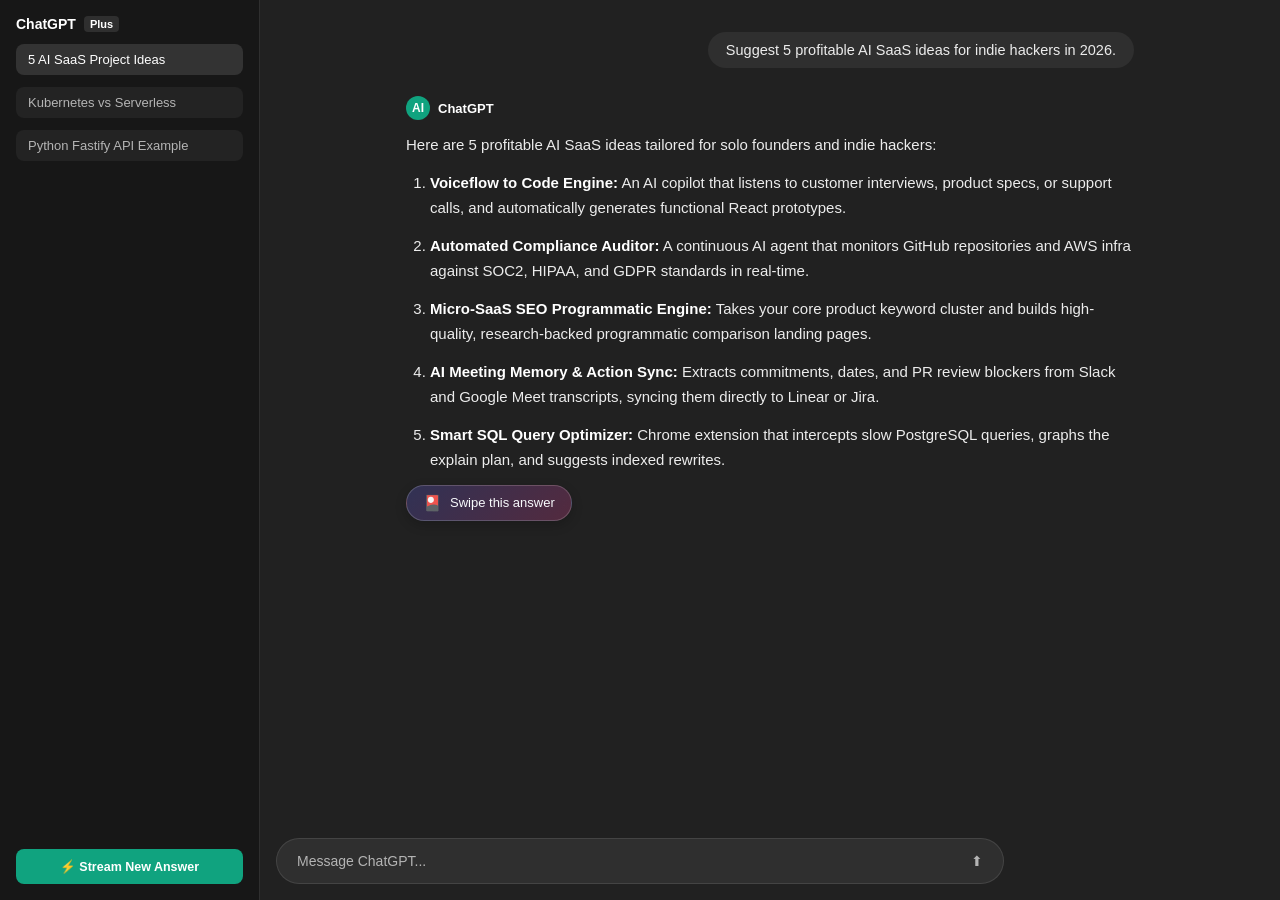
==== swipegpt/demo/chatgpt_mock.html @ 37668f9c "feat: initial commit of SwipeGPT Chrome extension" ====
<!DOCTYPE html>
<html lang="en">
<head>
  <meta charset="UTF-8">
  <meta name="viewport" content="width=device-width, initial-scale=1.0">
  <title>ChatGPT Mock - DOM Injection Test</title>
  <!-- Extension CSS and Page CSS -->
  <link rel="stylesheet" href="../content/styles.css">
  <style>
    :root {
      --chat-bg: #212121;
      --chat-sidebar: #171717;
      --chat-surface: #2f2f2f;
      --chat-text: #ececec;
      --chat-text-muted: #b4b4b4;
      --chat-border: rgba(255, 255, 255, 0.1);
    }
    * { box-sizing: border-box; margin: 0; padding: 0; }
    body {
      background: var(--chat-bg);
      color: var(--chat-text);
      font-family: -apple-system, BlinkMacSystemFont, "Segoe UI", Roboto, sans-serif;
      height: 100vh;
      display: flex;
    }
    /* Simulated Sidebar */
    .chat-sidebar {
      width: 260px;
      background: var(--chat-sidebar);
      border-right: 1px solid var(--chat-border);
      display: flex;
      flex-direction: column;
      padding: 16px;
      gap: 12px;
    }
    .sidebar-brand {
      font-size: 14px;
      font-weight: 700;
      color: #fff;
      display: flex;
      align-items: center;
      gap: 8px;
    }
    .chat-history-item {
      padding: 8px 12px;
      border-radius: 8px;
      font-size: 13px;
      color: var(--chat-text-muted);
      cursor: pointer;
      background: rgba(255, 255, 255, 0.05);
    }
    .chat-history-item.active {
      background: rgba(255, 255, 255, 0.12);
      color: #fff;
    }
    .btn-simulate {
      margin-top: auto;
      background: #10a37f;
      border: none;
      color: #fff;
      padding: 10px;
      border-radius: 8px;
      font-size: 12.5px;
      font-weight: 600;
      cursor: pointer;
      display: flex;
      align-items: center;
      justify-content: center;
      gap: 6px;
    }
    .btn-simulate:hover { background: #1a7f64; }

    /* Simulated Main Chat Stream */
    .chat-main {
      flex: 1;
      display: flex;
      flex-direction: column;
      overflow-y: auto;
      padding: 32px 0 100px 0;
    }
    .chat-conversation-container {
      max-width: 768px;
      width: 100%;
      margin: 0 auto;
      display: flex;
      flex-direction: column;
      gap: 28px;
      padding: 0 20px;
    }
    /* User Turn */
    .turn-user {
      display: flex;
      justify-content: flex-end;
    }
    .turn-user-bubble {
      background: var(--chat-surface);
      padding: 10px 18px;
      border-radius: 18px;
      font-size: 14.5px;
      max-width: 80%;
    }
    /* Assistant Turn (Exact structural DOM tags used by ChatGPT) */
    article[data-testid^="conversation-turn-"] {
      display: flex;
      flex-direction: column;
      gap: 12px;
    }
    .assistant-role-header {
      font-size: 13px;
      font-weight: 700;
      color: #fff;
      display: flex;
      align-items: center;
      gap: 8px;
    }
    .assistant-avatar {
      width: 24px;
      height: 24px;
      border-radius: 50%;
      background: #10a37f;
      display: flex;
      align-items: center;
      justify-content: center;
      font-size: 12px;
      color: #fff;
    }
    .markdown.prose {
      font-size: 15px;
      line-height: 1.7;
      color: #ececec;
    }
    .markdown.prose ol {
      margin: 12px 0 12px 24px;
    }
    .markdown.prose li {
      margin-bottom: 12px;
    }
    .markdown.prose strong {
      color: #fff;
    }
    .chat-input-bar {
      position: fixed;
      bottom: 16px;
      left: 50%;
      transform: translateX(-50%);
      width: 100%;
      max-width: 768px;
      padding: 0 20px;
    }
    .chat-input-box {
      background: var(--chat-surface);
      border: 1px solid var(--chat-border);
      border-radius: 24px;
      padding: 14px 20px;
      color: #b4b4b4;
      font-size: 14px;
      display: flex;
      justify-content: space-between;
      align-items: center;
    }
  </style>
</head>
<body>
  <!-- ChatGPT Sidebar Mock -->
  <aside class="chat-sidebar">
    <div class="sidebar-brand">
      <span>ChatGPT</span>
      <span style="font-size: 11px; padding: 2px 6px; background: rgba(255,255,255,0.1); border-radius: 4px;">Plus</span>
    </div>
    <div class="chat-history-item active">5 AI SaaS Project Ideas</div>
    <div class="chat-history-item">Kubernetes vs Serverless</div>
    <div class="chat-history-item">Python Fastify API Example</div>

    <button class="btn-simulate" id="btn-simulate-stream">
      <span>⚡ Stream New Answer</span>
    </button>
  </aside>

  <!-- Main Chat Conversation View -->
  <main class="chat-main">
    <div class="chat-conversation-container" id="conversation-container">
      
      <!-- User Message Turn -->
      <div class="turn-user">
        <div class="turn-user-bubble">
          Suggest 5 profitable AI SaaS ideas for indie hackers in 2026.
        </div>
      </div>

      <!-- Assistant Message Turn (Target for SwipeGPT content script) -->
      <article data-testid="conversation-turn-2">
        <div class="assistant-role-header">
          <div class="assistant-avatar">AI</div>
          <span>ChatGPT</span>
        </div>
        <div data-message-author-role="assistant" class="agent-turn">
          <div class="markdown prose">
            <p>Here are 5 profitable AI SaaS ideas tailored for solo founders and indie hackers:</p>
            <ol>
              <li>
                <strong>Voiceflow to Code Engine:</strong> An AI copilot that listens to customer interviews, product specs, or support calls, and automatically generates functional React prototypes.
              </li>
              <li>
                <strong>Automated Compliance Auditor:</strong> A continuous AI agent that monitors GitHub repositories and AWS infra against SOC2, HIPAA, and GDPR standards in real-time.
              </li>
              <li>
                <strong>Micro-SaaS SEO Programmatic Engine:</strong> Takes your core product keyword cluster and builds high-quality, research-backed programmatic comparison landing pages.
              </li>
              <li>
                <strong>AI Meeting Memory & Action Sync:</strong> Extracts commitments, dates, and PR review blockers from Slack and Google Meet transcripts, syncing them directly to Linear or Jira.
              </li>
              <li>
                <strong>Smart SQL Query Optimizer:</strong> Chrome extension that intercepts slow PostgreSQL queries, graphs the explain plan, and suggests indexed rewrites.
              </li>
            </ol>
            <!-- SwipeGPT trigger button will be injected here automatically by MutationObserver -->
          </div>
        </div>
      </article>

    </div>

    <div class="chat-input-bar">
      <div class="chat-input-box">
        <span>Message ChatGPT...</span>
        <span>⬆</span>
      </div>
    </div>
  </main>

  <!-- SwipeGPT Extension Scripts -->
  <script src="../storage/storage.js"></script>
  <script src="../content/cardParser.js"></script>
  <script src="../content/swipeEngine.js"></script>
  <script src="../content/content.js"></script>

  <!-- Simulation Logic for Streaming New Message -->
  <script>
    document.getElementById('btn-simulate-stream').addEventListener('click', () => {
      const container = document.getElementById('conversation-container');

      // Add user prompt
      const userDiv = document.createElement('div');
      userDiv.className = 'turn-user';
      userDiv.innerHTML = `<div class="turn-user-bubble">What are 3 pros of TypeScript?</div>`;
      container.appendChild(userDiv);

      // Add assistant turn with streaming indicator
      const turnArticle = document.createElement('article');
      turnArticle.setAttribute('data-testid', `conversation-turn-${Date.now()}`);
      turnArticle.innerHTML = `
        <div class="assistant-role-header">
          <div class="assistant-avatar">AI</div>
          <span>ChatGPT</span>
        </div>
        <div data-message-author-role="assistant" class="agent-turn">
          <div class="markdown prose result-streaming">
            <p>Generating TypeScript benefits...</p>
          </div>
        </div>
      `;
      container.appendChild(turnArticle);

      // Simulate streaming completion after 1.2s
      setTimeout(() => {
        const prose = turnArticle.querySelector('.markdown.prose');
        prose.classList.remove('result-streaming');
        prose.innerHTML = `
          <p>Here are 3 top benefits of using TypeScript in modern development:</p>
          <ul>
            <li><strong>Compile-Time Type Safety:</strong> Catches null pointers, typos, and signature mismatch errors before code reaches staging or production.</li>
            <li><strong>Superior Developer Experience & Autocomplete:</strong> Rich IntelliSense, instantaneous refactoring, and auto-imported symbol references.</li>
            <li><strong>Self-Documenting Codebases:</strong> Interfaces and types act as living contracts between microservices and frontend clients.</li>
          </ul>
        `;
        // MutationObserver in content.js will automatically detect this and inject the trigger!
      }, 1200);
    });
  </script>
</body>
</html>
---- swipegpt/content/styles.css ----
/* SwipeGPT Core & Overlay Stylesheet */

/* --- INJECTED BUTTON IN CHATGPT --- */
.swipegpt-trigger-container {
  display: flex;
  align-items: center;
  margin: 12px 0 6px 0;
  padding: 0;
}

.swipegpt-trigger-btn {
  display: inline-flex;
  align-items: center;
  gap: 8px;
  background: linear-gradient(135deg, rgba(99, 102, 241, 0.25) 0%, rgba(236, 72, 153, 0.25) 100%);
  border: 1px solid rgba(255, 255, 255, 0.18);
  border-radius: 9999px;
  padding: 8px 16px;
  color: #f8fafc;
  font-family: -apple-system, BlinkMacSystemFont, "Segoe UI", Roboto, sans-serif;
  font-size: 13px;
  font-weight: 500;
  cursor: pointer;
  transition: all 0.25s cubic-bezier(0.16, 1, 0.3, 1);
  box-shadow: 0 4px 12px rgba(0, 0, 0, 0.2);
  backdrop-filter: blur(8px);
  -webkit-backdrop-filter: blur(8px);
}

.swipegpt-trigger-btn:hover {
  transform: translateY(-2px);
  background: linear-gradient(135deg, rgba(99, 102, 241, 0.45) 0%, rgba(236, 72, 153, 0.45) 100%);
  border-color: rgba(255, 255, 255, 0.35);
  box-shadow: 0 6px 20px rgba(99, 102, 241, 0.35);
}

.swipegpt-trigger-icon {
  font-size: 15px;
}

/* --- OVERLAY MODAL --- */
.swipegpt-overlay {
  position: fixed;
  inset: 0;
  z-index: 999999;
  background: rgba(10, 15, 29, 0.78);
  backdrop-filter: blur(16px);
  -webkit-backdrop-filter: blur(16px);
  display: flex;
  flex-direction: column;
  align-items: center;
  justify-content: center;
  opacity: 0;
  pointer-events: none;
  transition: opacity 0.3s cubic-bezier(0.16, 1, 0.3, 1);
  font-family: -apple-system, BlinkMacSystemFont, "Segoe UI", Roboto, sans-serif;
  color: #f1f5f9;
}

.swipegpt-overlay.active {
  opacity: 1;
  pointer-events: auto;
}

/* --- TOP HEADER & CONTROLS --- */
.swipegpt-header {
  position: absolute;
  top: 24px;
  left: 32px;
  right: 32px;
  display: flex;
  justify-content: space-between;
  align-items: center;
  z-index: 1000;
}

.swipegpt-brand {
  display: flex;
  align-items: center;
  gap: 10px;
  font-size: 16px;
  font-weight: 700;
  letter-spacing: -0.02em;
  background: linear-gradient(135deg, #a5b4fc, #f472b6);
  -webkit-background-clip: text;
  -webkit-text-fill-color: transparent;
}

.swipegpt-brand-badge {
  font-size: 11px;
  font-weight: 600;
  padding: 3px 8px;
  background: rgba(255, 255, 255, 0.1);
  border: 1px solid rgba(255, 255, 255, 0.15);
  border-radius: 6px;
  color: #e2e8f0;
  -webkit-text-fill-color: #e2e8f0;
}

.swipegpt-top-actions {
  display: flex;
  align-items: center;
  gap: 12px;
}

.swipegpt-icon-btn {
  background: rgba(255, 255, 255, 0.08);
  border: 1px solid rgba(255, 255, 255, 0.12);
  border-radius: 50%;
  width: 40px;
  height: 40px;
  color: #cbd5e1;
  cursor: pointer;
  display: flex;
  align-items: center;
  justify-content: center;
  font-size: 16px;
  transition: all 0.2s ease;
}

.swipegpt-icon-btn:hover {
  background: rgba(255, 255, 255, 0.16);
  color: #fff;
  transform: scale(1.05);
}

/* --- CARD STACK CONTAINER --- */
.swipegpt-stage {
  position: relative;
  width: 380px;
  height: 520px;
  display: flex;
  align-items: center;
  justify-content: center;
  transition: all 0.25s ease;
}

.swipegpt-stage.compact-density {
  width: 340px;
  height: 450px;
}

.swipegpt-stage.compact-density .swipegpt-card {
  padding: 18px;
  border-radius: 18px;
}

.swipegpt-stage.compact-density .card-title {
  font-size: 17px;
  margin-bottom: 8px;
}

.swipegpt-stage.compact-density .card-body-content {
  font-size: 13.5px;
  line-height: 1.5;
}

.swipegpt-card-stack {
  position: relative;
  width: 100%;
  height: 100%;
}

/* --- CARD ANATOMY --- */
.swipegpt-card {
  position: absolute;
  top: 0;
  left: 0;
  width: 100%;
  height: 100%;
  background: linear-gradient(160deg, rgba(30, 41, 59, 0.85) 0%, rgba(15, 23, 42, 0.95) 100%);
  border: 1px solid rgba(255, 255, 255, 0.14);
  border-radius: 24px;
  box-shadow: 0 20px 40px -15px rgba(0, 0, 0, 0.6), 0 0 1px 1px rgba(255, 255, 255, 0.05) inset;
  padding: 24px;
  display: flex;
  flex-direction: column;
  box-sizing: border-box;
  touch-action: none;
  user-select: none;
  cursor: grab;
  transform-origin: center bottom;
  overflow: hidden;
}

.swipegpt-card:active {
  cursor: grabbing;
}

.card-header {
  display: flex;
  justify-content: space-between;
  align-items: center;
  margin-bottom: 14px;
}

.card-tag {
  font-size: 11px;
  text-transform: uppercase;
  font-weight: 700;
  letter-spacing: 0.06em;
  padding: 4px 10px;
  border-radius: 9999px;
  background: rgba(99, 102, 241, 0.2);
  color: #a5b4fc;
  border: 1px solid rgba(99, 102, 241, 0.3);
}

.card-counter {
  font-size: 12px;
  font-weight: 600;
  color: #94a3b8;
}

.card-title {
  margin: 0 0 14px 0;
  font-size: 20px;
  font-weight: 700;
  color: #f8fafc;
  line-height: 1.35;
  letter-spacing: -0.01em;
}

.card-body-content {
  flex: 1;
  font-size: 14.5px;
  line-height: 1.6;
  color: #cbd5e1;
  overflow-y: auto;
  padding-right: 4px;
  scrollbar-width: thin;
  scrollbar-color: rgba(255, 255, 255, 0.15) transparent;
}

.card-body-content p {
  margin-top: 0;
  margin-bottom: 12px;
}

.card-body-content strong {
  color: #f1f5f9;
}

/* --- FOOTER ACTION BUTTONS --- */
.card-footer-controls {
  display: flex;
  justify-content: space-around;
  align-items: center;
  padding-top: 16px;
  margin-top: 8px;
  border-top: 1px solid rgba(255, 255, 255, 0.08);
}

.card-btn-action {
  width: 48px;
  height: 48px;
  border-radius: 50%;
  border: 1px solid rgba(255, 255, 255, 0.12);
  display: flex;
  align-items: center;
  justify-content: center;
  font-size: 18px;
  cursor: pointer;
  transition: all 0.2s cubic-bezier(0.16, 1, 0.3, 1);
  background: rgba(255, 255, 255, 0.05);
}

.btn-dismiss {
  color: #f87171;
}
.btn-dismiss:hover {
  background: rgba(239, 68, 68, 0.2);
  border-color: rgba(239, 68, 68, 0.4);
  transform: scale(1.1);
}

.btn-later {
  color: #fbbf24;
}
.btn-later:hover {
  background: rgba(245, 158, 11, 0.2);
  border-color: rgba(245, 158, 11, 0.4);
  transform: scale(1.1);
}

.btn-explore {
  color: #818cf8;
}
.btn-explore:hover {
  background: rgba(99, 102, 241, 0.2);
  border-color: rgba(99, 102, 241, 0.4);
  transform: scale(1.1);
}

.btn-like {
  color: #34d399;
}
.btn-like:hover {
  background: rgba(16, 185, 129, 0.2);
  border-color: rgba(16, 185, 129, 0.4);
  transform: scale(1.1);
}

/* --- SWIPE BADGES (TINDER STYLE) --- */
.swipe-badge {
  position: absolute;
  top: 28px;
  padding: 6px 14px;
  border-radius: 8px;
  font-size: 18px;
  font-weight: 800;
  letter-spacing: 0.1em;
  opacity: 0;
  pointer-events: none;
  z-index: 100;
  transition: opacity 0.15s ease;
}

.swipe-badge-like {
  left: 28px;
  color: #34d399;
  border: 3px solid #34d399;
  transform: rotate(-14deg);
}

.swipe-badge-pass {
  right: 28px;
  color: #f87171;
  border: 3px solid #f87171;
  transform: rotate(14deg);
}

.swipe-badge-later {
  top: 40%;
  left: 50%;
  transform: translate(-50%, -50%);
  color: #fbbf24;
  border: 3px solid #fbbf24;
}

.swipe-badge-explore {
  bottom: 25%;
  top: auto;
  left: 50%;
  transform: translate(-50%, -50%);
  color: #818cf8;
  border: 3px solid #818cf8;
}

/* --- FINISHED STATE CARD --- */
.swipegpt-finished-card {
  width: 100%;
  height: 100%;
  background: linear-gradient(160deg, rgba(30, 41, 59, 0.9) 0%, rgba(15, 23, 42, 0.98) 100%);
  border: 1px solid rgba(255, 255, 255, 0.14);
  border-radius: 24px;
  padding: 32px 24px;
  display: flex;
  flex-direction: column;
  align-items: center;
  justify-content: center;
  text-align: center;
  box-sizing: border-box;
}

.finished-icon {
  font-size: 50px;
  margin-bottom: 16px;
}

.swipegpt-finished-card h3 {
  margin: 0 0 8px 0;
  font-size: 22px;
  font-weight: 700;
  color: #f8fafc;
}

.swipegpt-finished-card p {
  color: #94a3b8;
  font-size: 14px;
  margin-bottom: 24px;
}

.finished-actions {
  display: flex;
  gap: 12px;
}

.finished-btn {
  padding: 10px 20px;
  border-radius: 12px;
  font-size: 14px;
  font-weight: 600;
  cursor: pointer;
  border: none;
  transition: all 0.2s ease;
}

.restart-btn {
  background: rgba(99, 102, 241, 0.2);
  border: 1px solid rgba(99, 102, 241, 0.4);
  color: #c7d2fe;
}
.restart-btn:hover {
  background: rgba(99, 102, 241, 0.35);
  color: #fff;
}

.close-btn {
  background: #f8fafc;
  color: #0f172a;
}
.close-btn:hover {
  background: #e2e8f0;
}

/* --- KEYBOARD HINT FOOTER --- */
.swipegpt-footer-hint {
  position: absolute;
  bottom: 20px;
  display: flex;
  gap: 18px;
  font-size: 12px;
  color: #64748b;
}

.swipegpt-footer-hint span {
  display: flex;
  align-items: center;
  gap: 4px;
}

.swipegpt-kbd {
  padding: 2px 6px;
  background: rgba(255, 255, 255, 0.08);
  border: 1px solid rgba(255, 255, 255, 0.12);
  border-radius: 4px;
  font-family: monospace;
  font-size: 11px;
  color: #94a3b8;
}

/* Toast alert */
.swipegpt-toast {
  position: absolute;
  top: 80px;
  padding: 10px 20px;
  background: rgba(15, 23, 42, 0.95);
  border: 1px solid rgba(255, 255, 255, 0.15);
  border-radius: 9999px;
  color: #e2e8f0;
  font-size: 13px;
  font-weight: 500;
  box-shadow: 0 10px 25px rgba(0, 0, 0, 0.4);
  pointer-events: none;
  opacity: 0;
  transform: translateY(-8px);
  transition: all 0.25s ease;
  z-index: 10000;
}

.swipegpt-toast.visible {
  opacity: 1;
  transform: translateY(0);
}
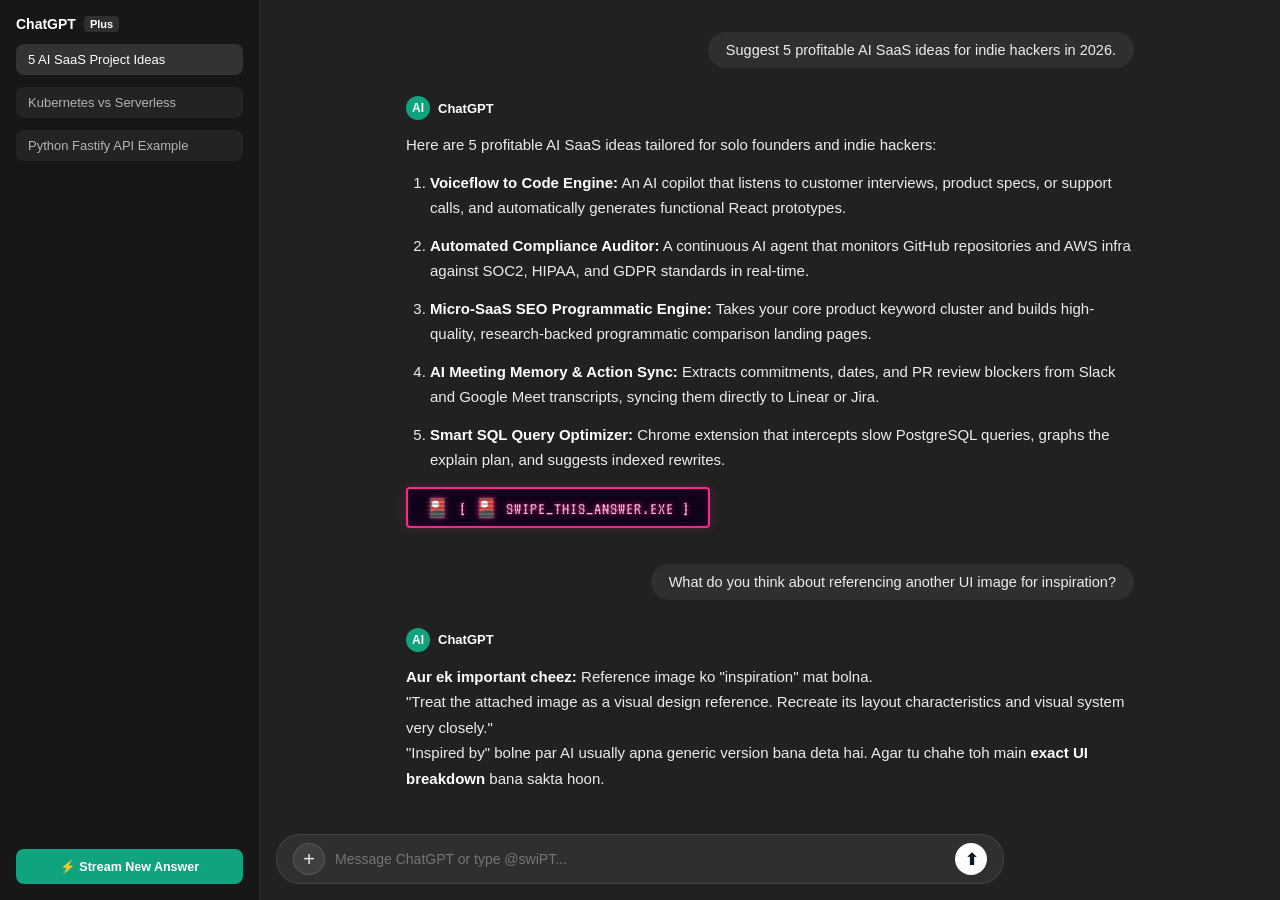
==== commit 44ae10ff: "feat: add Gemini support, @swiPT prompt integration, and 90s gaming CRT TV UI theme" ====
--- a/swipegpt/demo/chatgpt_mock.html
+++ b/swipegpt/demo/chatgpt_mock.html
@@ -5,6 +5,9 @@
   <meta name="viewport" content="width=device-width, initial-scale=1.0">
   <title>ChatGPT Mock - DOM Injection Test</title>
   <!-- Extension CSS and Page CSS -->
+  <link rel="preconnect" href="https://fonts.googleapis.com">
+  <link rel="preconnect" href="https://fonts.gstatic.com" crossorigin>
+  <link href="https://fonts.googleapis.com/css2?family=Press+Start+2P&family=Share+Tech+Mono&family=VT323&display=swap" rel="stylesheet">
   <link rel="stylesheet" href="../content/styles.css">
   <style>
     :root {
@@ -151,12 +154,91 @@
       background: var(--chat-surface);
       border: 1px solid var(--chat-border);
       border-radius: 24px;
-      padding: 14px 20px;
+      padding: 8px 16px;
       color: #b4b4b4;
       font-size: 14px;
       display: flex;
-      justify-content: space-between;
-      align-items: center;
+      align-items: center;
+      gap: 10px;
+      position: relative;
+    }
+    .btn-attach-plus {
+      width: 32px;
+      height: 32px;
+      border-radius: 50%;
+      background: rgba(255, 255, 255, 0.08);
+      border: 1px solid rgba(255, 255, 255, 0.12);
+      color: #ececf1;
+      font-size: 20px;
+      font-weight: 300;
+      cursor: pointer;
+      display: flex;
+      align-items: center;
+      justify-content: center;
+      transition: all 0.2s;
+      flex-shrink: 0;
+    }
+    .btn-attach-plus:hover {
+      background: rgba(255, 255, 255, 0.15);
+      color: #fff;
+    }
+    #prompt-textarea {
+      flex: 1;
+      background: transparent;
+      border: none;
+      outline: none;
+      color: #ececf1;
+      font-family: inherit;
+      font-size: 14px;
+      resize: none;
+      padding: 6px 0;
+      max-height: 120px;
+    }
+    .btn-send-prompt {
+      width: 32px;
+      height: 32px;
+      border-radius: 50%;
+      background: #ffffff;
+      color: #0f172a;
+      border: none;
+      font-size: 16px;
+      font-weight: bold;
+      cursor: pointer;
+      display: flex;
+      align-items: center;
+      justify-content: center;
+      transition: all 0.2s;
+      flex-shrink: 0;
+    }
+    .btn-send-prompt:hover {
+      background: #e2e8f0;
+      transform: scale(1.05);
+    }
+    .chatgpt-plus-menu {
+      position: absolute;
+      bottom: calc(100% + 12px);
+      left: 20px;
+      background: #212121;
+      border: 1px solid rgba(255, 255, 255, 0.15);
+      border-radius: 14px;
+      padding: 6px;
+      box-shadow: 0 12px 32px rgba(0,0,0,0.6);
+      width: 280px;
+      z-index: 10000;
+      display: flex;
+      flex-direction: column;
+      gap: 2px;
+    }
+    .native-menu-item {
+      padding: 10px 14px;
+      border-radius: 8px;
+      color: #ececf1;
+      font-size: 14px;
+      cursor: pointer;
+      transition: background 0.15s;
+    }
+    .native-menu-item:hover {
+      background: rgba(255, 255, 255, 0.08);
     }
   </style>
 </head>
@@ -218,12 +300,45 @@
         </div>
       </article>
 
+      <!-- User Follow-up Turn -->
+      <div class="turn-user">
+        <div class="turn-user-bubble">
+          What do you think about referencing another UI image for inspiration?
+        </div>
+      </div>
+
+      <!-- Assistant Plain Conversational Turn (NO LIST - Swipe button must NOT appear here) -->
+      <article data-testid="conversation-turn-conversational" id="turn-conversational">
+        <div class="assistant-role-header">
+          <div class="assistant-avatar">AI</div>
+          <span>ChatGPT</span>
+        </div>
+        <div data-message-author-role="assistant" class="agent-turn">
+          <div class="markdown prose">
+            <p><strong>Aur ek important cheez:</strong> Reference image ko "inspiration" mat bolna.</p>
+            <blockquote>
+              <p>"Treat the attached image as a visual design reference. Recreate its layout characteristics and visual system very closely."</p>
+            </blockquote>
+            <p>"Inspired by" bolne par AI usually apna generic version bana deta hai. Agar tu chahe toh main <strong>exact UI breakdown</strong> bana sakta hoon.</p>
+          </div>
+        </div>
+      </article>
+
     </div>
 
     <div class="chat-input-bar">
+      <!-- ChatGPT '+' Popover Menu -->
+      <div class="chatgpt-plus-menu" id="chatgpt-plus-menu" role="menu" style="display: none;">
+        <div role="menuitem" class="native-menu-item">📎 Add photos &amp; files</div>
+        <div role="menuitem" class="native-menu-item">🌐 Web search</div>
+        <div role="menuitem" class="native-menu-item">🎨 Create image</div>
+        <!-- SwipeGPT will inject its @swiPT menuitem here dynamically! -->
+      </div>
+
       <div class="chat-input-box">
-        <span>Message ChatGPT...</span>
-        <span>⬆</span>
+        <button type="button" class="btn-attach-plus" id="btn-attach-plus" aria-label="Attach files" title="Open tools menu">+</button>
+        <textarea id="prompt-textarea" rows="1" placeholder="Message ChatGPT or type @swiPT..."></textarea>
+        <button type="button" class="btn-send-prompt" id="send-button" data-testid="send-button" aria-label="Send prompt" title="Send">⬆</button>
       </div>
     </div>
   </main>
@@ -234,16 +349,41 @@
   <script src="../content/swipeEngine.js"></script>
   <script src="../content/content.js"></script>
 
-  <!-- Simulation Logic for Streaming New Message -->
+  <!-- Simulation Logic for Streaming & @swiPT Context -->
   <script>
-    document.getElementById('btn-simulate-stream').addEventListener('click', () => {
-      const container = document.getElementById('conversation-container');
-
-      // Add user prompt
+    const plusBtn = document.getElementById('btn-attach-plus');
+    const plusMenu = document.getElementById('chatgpt-plus-menu');
+    const sendBtn = document.getElementById('send-button');
+    const promptInput = document.getElementById('prompt-textarea');
+    const container = document.getElementById('conversation-container');
+
+    // Toggle '+' menu
+    plusBtn.addEventListener('click', (e) => {
+      e.stopPropagation();
+      const isHidden = plusMenu.style.display === 'none';
+      plusMenu.style.display = isHidden ? 'flex' : 'none';
+    });
+
+    document.addEventListener('click', (e) => {
+      if (plusMenu && !plusMenu.contains(e.target) && e.target !== plusBtn) {
+        plusMenu.style.display = 'none';
+      }
+    });
+
+    // Handle user prompt sending
+    function submitPrompt() {
+      const text = promptInput.value.trim();
+      if (!text) return;
+
+      // Add user message bubble
       const userDiv = document.createElement('div');
       userDiv.className = 'turn-user';
-      userDiv.innerHTML = `<div class="turn-user-bubble">What are 3 pros of TypeScript?</div>`;
+      userDiv.innerHTML = `<div class="turn-user-bubble" style="white-space: pre-wrap;">${escapeHtml(text)}</div>`;
       container.appendChild(userDiv);
+      promptInput.value = '';
+
+      // Check if user mentioned @swiPT or if context was injected
+      const hasSwiPTContext = text.includes('@swiPT') || text.includes('[Context from @swiPT');
 
       // Add assistant turn with streaming indicator
       const turnArticle = document.createElement('article');
@@ -255,13 +395,73 @@
         </div>
         <div data-message-author-role="assistant" class="agent-turn">
           <div class="markdown prose result-streaming">
+            <p>Thinking...</p>
+          </div>
+        </div>
+      `;
+      container.appendChild(turnArticle);
+      window.scrollTo({ top: document.body.scrollHeight, behavior: 'smooth' });
+
+      setTimeout(() => {
+        const prose = turnArticle.querySelector('.markdown.prose');
+        prose.classList.remove('result-streaming');
+
+        if (hasSwiPTContext) {
+          prose.innerHTML = `
+            <p>I received your selections from <strong>@swiPT</strong>! Here is an actionable roadmap based directly on what you chose:</p>
+            <ol>
+              <li><strong>Prioritized Execution:</strong> Focus on your liked items first by setting up an MVP milestone.</li>
+              <li><strong>Next Phase Recommendations:</strong> For the items you dismissed, we've filtered them out from subsequent ideas so your focus stays sharp.</li>
+              <li><strong>Action Item:</strong> Would you like me to generate a complete implementation checklist or breakdown for any of your chosen items?</li>
+            </ol>
+          `;
+        } else {
+          prose.innerHTML = `
+            <p>Here is my response to: "${escapeHtml(text)}".</p>
+            <ul>
+              <li><strong>Key Takeaway 1:</strong> Always test with high fidelity user input.</li>
+              <li><strong>Key Takeaway 2:</strong> Mention <code>@swiPT</code> anytime to pull your swiped cards directly into the conversation!</li>
+            </ul>
+          `;
+        }
+        window.scrollTo({ top: document.body.scrollHeight, behavior: 'smooth' });
+      }, 900);
+    }
+
+    sendBtn.addEventListener('click', submitPrompt);
+    promptInput.addEventListener('keydown', (e) => {
+      if (e.key === 'Enter' && !e.shiftKey) {
+        e.preventDefault();
+        submitPrompt();
+      }
+    });
+
+    function escapeHtml(str) {
+      return (str || '').replace(/&/g, '&amp;').replace(/</g, '&lt;').replace(/>/g, '&gt;');
+    }
+
+    // Stream new sample answer
+    document.getElementById('btn-simulate-stream').addEventListener('click', () => {
+      const userDiv = document.createElement('div');
+      userDiv.className = 'turn-user';
+      userDiv.innerHTML = `<div class="turn-user-bubble">What are 3 pros of TypeScript?</div>`;
+      container.appendChild(userDiv);
+
+      const turnArticle = document.createElement('article');
+      turnArticle.setAttribute('data-testid', `conversation-turn-${Date.now()}`);
+      turnArticle.innerHTML = `
+        <div class="assistant-role-header">
+          <div class="assistant-avatar">AI</div>
+          <span>ChatGPT</span>
+        </div>
+        <div data-message-author-role="assistant" class="agent-turn">
+          <div class="markdown prose result-streaming">
             <p>Generating TypeScript benefits...</p>
           </div>
         </div>
       `;
       container.appendChild(turnArticle);
 
-      // Simulate streaming completion after 1.2s
       setTimeout(() => {
         const prose = turnArticle.querySelector('.markdown.prose');
         prose.classList.remove('result-streaming');
@@ -273,8 +473,7 @@
             <li><strong>Self-Documenting Codebases:</strong> Interfaces and types act as living contracts between microservices and frontend clients.</li>
           </ul>
         `;
-        // MutationObserver in content.js will automatically detect this and inject the trigger!
-      }, 1200);
+      }, 1000);
     });
   </script>
 </body>
--- a/swipegpt/content/styles.css
+++ b/swipegpt/content/styles.css
@@ -1,51 +1,91 @@
-/* SwipeGPT Core & Overlay Stylesheet */
-
-/* --- INJECTED BUTTON IN CHATGPT --- */
+/* ==========================================================================
+   swiPT - RETRO 90s GAMING CRT TV / OLD TECH THEME
+   Color Scheme: Neon Magenta (#ff2a85), Cyber Purple (#79357b), Deep CRT Violet (#0d0014)
+   ========================================================================== */
+
+@import url('https://fonts.googleapis.com/css2?family=Press+Start+2P&family=VT323&family=Share+Tech+Mono&display=swap');
+
+:root {
+  --crt-black: #07000c;
+  --crt-screen-bg: #0d0116;
+  --crt-dark-purple: #1b0326;
+  --crt-mid-purple: #480c5c;
+  --crt-accent-purple: #79357b;
+  --crt-bright-purple: #9d42a3;
+  --crt-magenta: #ff2a85;
+  --crt-magenta-bright: #ff529f;
+  --crt-magenta-light: #ffb8dc;
+  --crt-magenta-glow: rgba(255, 42, 133, 0.55);
+  --crt-magenta-dim: rgba(255, 42, 133, 0.2);
+  --crt-font-pixel: 'VT323', 'Courier New', monospace;
+  --crt-font-retro: 'Press Start 2P', 'VT323', monospace;
+}
+
+/* --- INJECTED TRIGGER BUTTON IN CHATGPT & GEMINI --- */
 .swipegpt-trigger-container {
   display: flex;
   align-items: center;
-  margin: 12px 0 6px 0;
+  margin: 14px 0 8px 0;
   padding: 0;
 }
 
 .swipegpt-trigger-btn {
   display: inline-flex;
   align-items: center;
-  gap: 8px;
-  background: linear-gradient(135deg, rgba(99, 102, 241, 0.25) 0%, rgba(236, 72, 153, 0.25) 100%);
-  border: 1px solid rgba(255, 255, 255, 0.18);
-  border-radius: 9999px;
-  padding: 8px 16px;
-  color: #f8fafc;
-  font-family: -apple-system, BlinkMacSystemFont, "Segoe UI", Roboto, sans-serif;
-  font-size: 13px;
-  font-weight: 500;
+  gap: 10px;
+  background: #12021c;
+  border: 2px solid var(--crt-magenta);
+  border-radius: 4px;
+  padding: 8px 18px;
+  color: var(--crt-magenta-light);
+  font-family: var(--crt-font-pixel);
+  font-size: 18px;
+  letter-spacing: 1px;
+  text-transform: uppercase;
   cursor: pointer;
-  transition: all 0.25s cubic-bezier(0.16, 1, 0.3, 1);
-  box-shadow: 0 4px 12px rgba(0, 0, 0, 0.2);
-  backdrop-filter: blur(8px);
-  -webkit-backdrop-filter: blur(8px);
+  position: relative;
+  overflow: hidden;
+  box-shadow: 0 0 12px var(--crt-magenta-dim), inset 0 0 8px rgba(255, 42, 133, 0.15);
+  transition: all 0.2s cubic-bezier(0.16, 1, 0.3, 1);
+  text-shadow: 0 0 5px var(--crt-magenta);
+}
+
+.swipegpt-trigger-btn::before {
+  content: '';
+  position: absolute;
+  inset: 0;
+  background: repeating-linear-gradient(
+    to bottom,
+    transparent 0px,
+    transparent 2px,
+    rgba(0, 0, 0, 0.4) 2px,
+    rgba(0, 0, 0, 0.4) 4px
+  );
+  pointer-events: none;
+  opacity: 0.6;
 }
 
 .swipegpt-trigger-btn:hover {
+  background: var(--crt-magenta);
+  color: var(--crt-black);
+  border-color: #ffffff;
+  box-shadow: 0 0 24px var(--crt-magenta), inset 0 0 6px #fff;
+  text-shadow: none;
   transform: translateY(-2px);
-  background: linear-gradient(135deg, rgba(99, 102, 241, 0.45) 0%, rgba(236, 72, 153, 0.45) 100%);
-  border-color: rgba(255, 255, 255, 0.35);
-  box-shadow: 0 6px 20px rgba(99, 102, 241, 0.35);
 }
 
 .swipegpt-trigger-icon {
-  font-size: 15px;
-}
-
-/* --- OVERLAY MODAL --- */
+  font-size: 18px;
+}
+
+/* --- FULL-SCREEN MODAL OVERLAY --- */
 .swipegpt-overlay {
   position: fixed;
   inset: 0;
   z-index: 999999;
-  background: rgba(10, 15, 29, 0.78);
-  backdrop-filter: blur(16px);
-  -webkit-backdrop-filter: blur(16px);
+  background: rgba(4, 0, 8, 0.88);
+  backdrop-filter: blur(12px);
+  -webkit-backdrop-filter: blur(12px);
   display: flex;
   flex-direction: column;
   align-items: center;
@@ -53,8 +93,10 @@
   opacity: 0;
   pointer-events: none;
   transition: opacity 0.3s cubic-bezier(0.16, 1, 0.3, 1);
-  font-family: -apple-system, BlinkMacSystemFont, "Segoe UI", Roboto, sans-serif;
-  color: #f1f5f9;
+  font-family: var(--crt-font-pixel);
+  color: var(--crt-magenta-light);
+  user-select: none;
+  perspective: 1200px;
 }
 
 .swipegpt-overlay.active {
@@ -62,97 +104,257 @@
   pointer-events: auto;
 }
 
-/* --- TOP HEADER & CONTROLS --- */
-.swipegpt-header {
+/* --- THE VINTAGE RETRO CRT TV CABINET --- */
+.crt-tv-cabinet {
+  position: relative;
+  width: 500px;
+  max-width: 95vw;
+  background: linear-gradient(165deg, #221c2e 0%, #15111e 40%, #0c0912 100%);
+  border: 12px solid #1c1626;
+  border-bottom-width: 16px;
+  border-radius: 36px;
+  box-shadow: 
+    0 25px 70px rgba(0, 0, 0, 0.95),
+    0 0 35px rgba(255, 42, 133, 0.15),
+    inset 0 2px 4px rgba(255, 255, 255, 0.12),
+    inset 0 -6px 14px rgba(0, 0, 0, 0.9);
+  padding: 16px 20px 20px 20px;
+  display: flex;
+  flex-direction: column;
+  align-items: center;
+  box-sizing: border-box;
+  animation: tvPowerOn 0.4s cubic-bezier(0.2, 0.8, 0.2, 1);
+}
+
+@keyframes tvPowerOn {
+  0% {
+    transform: scale(0.92);
+    filter: brightness(0.2) contrast(1.5);
+  }
+  50% {
+    transform: scale(1.02);
+    filter: brightness(1.8);
+  }
+  100% {
+    transform: scale(1);
+    filter: brightness(1);
+  }
+}
+
+/* TV Cabinet Top Bezel */
+.crt-tv-top-bezel {
+  width: 100%;
+  display: flex;
+  justify-content: space-between;
+  align-items: center;
+  padding: 0 6px 12px 6px;
+}
+
+.crt-tv-brand-tag {
+  font-family: var(--crt-font-retro);
+  font-size: 9px;
+  letter-spacing: 1.5px;
+  color: #7d7092;
+  text-shadow: 0 1px 2px #000;
+  display: flex;
+  align-items: center;
+  gap: 6px;
+}
+
+.crt-tv-brand-tag span {
+  color: var(--crt-magenta);
+}
+
+.crt-tv-top-led {
+  width: 8px;
+  height: 8px;
+  border-radius: 50%;
+  background: var(--crt-magenta);
+  box-shadow: 0 0 8px var(--crt-magenta), 0 0 16px var(--crt-magenta);
+  animation: ledPulse 2s infinite ease-in-out;
+}
+
+@keyframes ledPulse {
+  0%, 100% { opacity: 0.85; transform: scale(1); }
+  50% { opacity: 1; transform: scale(1.2); }
+}
+
+/* --- THE CRT GLASS SCREEN HOUSING (CURVED TUBE) --- */
+.crt-screen-housing {
+  position: relative;
+  width: 100%;
+  background: var(--crt-screen-bg);
+  border-radius: 26px;
+  border: 4px solid #090310;
+  overflow: hidden;
+  box-shadow: 
+    inset 0 0 80px rgba(0, 0, 0, 0.95),
+    inset 0 0 25px rgba(121, 53, 123, 0.4),
+    0 4px 10px rgba(0, 0, 0, 0.7);
+  display: flex;
+  flex-direction: column;
+  position: relative;
+}
+
+/* CRT Optical Scanlines Layer */
+.crt-screen-housing::before {
+  content: " ";
+  display: block;
   position: absolute;
-  top: 24px;
-  left: 32px;
-  right: 32px;
+  inset: 0;
+  background: 
+    linear-gradient(rgba(18, 16, 16, 0) 50%, rgba(0, 0, 0, 0.55) 50%),
+    linear-gradient(90deg, rgba(255, 42, 133, 0.04), rgba(121, 53, 123, 0.02), rgba(255, 42, 133, 0.04));
+  z-index: 50;
+  background-size: 100% 4px, 6px 100%;
+  pointer-events: none;
+  opacity: 0.85;
+}
+
+/* CRT 60Hz Hum & Flicker */
+.crt-flicker-layer {
+  position: absolute;
+  inset: 0;
+  pointer-events: none;
+  z-index: 51;
+  background: rgba(255, 42, 133, 0.015);
+  animation: crtFlicker 0.15s infinite;
+}
+
+@keyframes crtFlicker {
+  0% { opacity: 0.96; }
+  50% { opacity: 1; }
+  100% { opacity: 0.94; }
+}
+
+/* Rolling Scan Beam (Old TV refresh line) */
+.crt-rolling-scanline {
+  position: absolute;
+  top: 0;
+  left: 0;
+  right: 0;
+  height: 80px;
+  background: linear-gradient(
+    to bottom,
+    transparent,
+    rgba(255, 42, 133, 0.08),
+    transparent
+  );
+  z-index: 52;
+  pointer-events: none;
+  animation: rollBeam 7s linear infinite;
+}
+
+@keyframes rollBeam {
+  0% { transform: translateY(-100%); }
+  100% { transform: translateY(800%); }
+}
+
+/* Glass Tube Curvature Reflection (Top Left Glare) */
+.crt-glass-reflection {
+  position: absolute;
+  top: 0;
+  left: 0;
+  right: 0;
+  height: 60%;
+  background: linear-gradient(135deg, rgba(255, 255, 255, 0.06) 0%, transparent 65%);
+  border-radius: 26px 26px 0 0;
+  pointer-events: none;
+  z-index: 53;
+}
+
+/* Corner Barrel Vignette */
+.crt-vignette-layer {
+  position: absolute;
+  inset: 0;
+  box-shadow: inset 0 0 60px rgba(0, 0, 0, 0.88), inset 0 0 15px #000;
+  pointer-events: none;
+  z-index: 54;
+}
+
+/* --- IN-SCREEN HEADER / HUD --- */
+.crt-screen-hud {
   display: flex;
   justify-content: space-between;
   align-items: center;
-  z-index: 1000;
-}
-
-.swipegpt-brand {
+  padding: 10px 16px 8px 16px;
+  background: #140222;
+  border-bottom: 2px solid var(--crt-magenta);
+  z-index: 20;
+  position: relative;
+}
+
+.crt-hud-left {
   display: flex;
   align-items: center;
   gap: 10px;
+}
+
+.crt-channel-badge {
+  font-family: var(--crt-font-retro);
+  font-size: 8px;
+  background: var(--crt-magenta);
+  color: var(--crt-black);
+  padding: 2px 6px;
+  border-radius: 2px;
+  font-weight: 700;
+  letter-spacing: 0.5px;
+}
+
+.crt-signal-badge {
+  font-size: 15px;
+  color: var(--crt-magenta-light);
+  letter-spacing: 1px;
+}
+
+.crt-hud-title {
+  font-family: var(--crt-font-pixel);
+  font-size: 18px;
+  color: var(--crt-magenta-bright);
+  letter-spacing: 1.5px;
+  text-shadow: 0 0 8px var(--crt-magenta);
+  white-space: nowrap;
+  overflow: hidden;
+  text-overflow: ellipsis;
+  max-width: 190px;
+}
+
+.crt-hud-actions {
+  display: flex;
+  align-items: center;
+  gap: 8px;
+}
+
+.crt-icon-btn {
+  background: transparent;
+  border: 1px solid var(--crt-accent-purple);
+  color: var(--crt-magenta-light);
+  font-family: var(--crt-font-pixel);
   font-size: 16px;
-  font-weight: 700;
-  letter-spacing: -0.02em;
-  background: linear-gradient(135deg, #a5b4fc, #f472b6);
-  -webkit-background-clip: text;
-  -webkit-text-fill-color: transparent;
-}
-
-.swipegpt-brand-badge {
-  font-size: 11px;
-  font-weight: 600;
-  padding: 3px 8px;
-  background: rgba(255, 255, 255, 0.1);
-  border: 1px solid rgba(255, 255, 255, 0.15);
-  border-radius: 6px;
-  color: #e2e8f0;
-  -webkit-text-fill-color: #e2e8f0;
-}
-
-.swipegpt-top-actions {
-  display: flex;
-  align-items: center;
-  gap: 12px;
-}
-
-.swipegpt-icon-btn {
-  background: rgba(255, 255, 255, 0.08);
-  border: 1px solid rgba(255, 255, 255, 0.12);
-  border-radius: 50%;
-  width: 40px;
-  height: 40px;
-  color: #cbd5e1;
+  padding: 2px 8px;
   cursor: pointer;
-  display: flex;
-  align-items: center;
-  justify-content: center;
-  font-size: 16px;
-  transition: all 0.2s ease;
-}
-
-.swipegpt-icon-btn:hover {
-  background: rgba(255, 255, 255, 0.16);
-  color: #fff;
-  transform: scale(1.05);
-}
-
-/* --- CARD STACK CONTAINER --- */
+  transition: all 0.15s ease;
+  border-radius: 2px;
+}
+
+.crt-icon-btn:hover {
+  background: var(--crt-magenta);
+  color: var(--crt-black);
+  border-color: #fff;
+  box-shadow: 0 0 8px var(--crt-magenta);
+}
+
+/* --- STAGE / CARD STACK CONTAINER --- */
 .swipegpt-stage {
   position: relative;
-  width: 380px;
-  height: 520px;
+  width: 100%;
+  height: 480px;
+  padding: 16px;
+  box-sizing: border-box;
   display: flex;
   align-items: center;
   justify-content: center;
-  transition: all 0.25s ease;
-}
-
-.swipegpt-stage.compact-density {
-  width: 340px;
-  height: 450px;
-}
-
-.swipegpt-stage.compact-density .swipegpt-card {
-  padding: 18px;
-  border-radius: 18px;
-}
-
-.swipegpt-stage.compact-density .card-title {
-  font-size: 17px;
-  margin-bottom: 8px;
-}
-
-.swipegpt-stage.compact-density .card-body-content {
-  font-size: 13.5px;
-  line-height: 1.5;
+  z-index: 10;
 }
 
 .swipegpt-card-stack {
@@ -161,18 +363,20 @@
   height: 100%;
 }
 
-/* --- CARD ANATOMY --- */
+/* --- RETRO CRT CARD ANATOMY --- */
 .swipegpt-card {
   position: absolute;
   top: 0;
   left: 0;
   width: 100%;
   height: 100%;
-  background: linear-gradient(160deg, rgba(30, 41, 59, 0.85) 0%, rgba(15, 23, 42, 0.95) 100%);
-  border: 1px solid rgba(255, 255, 255, 0.14);
-  border-radius: 24px;
-  box-shadow: 0 20px 40px -15px rgba(0, 0, 0, 0.6), 0 0 1px 1px rgba(255, 255, 255, 0.05) inset;
-  padding: 24px;
+  background: linear-gradient(170deg, #1b0429 0%, #100219 100%);
+  border: 2px solid var(--crt-magenta);
+  border-radius: 6px;
+  box-shadow: 
+    0 0 16px rgba(255, 42, 133, 0.25),
+    inset 0 0 20px rgba(121, 53, 123, 0.2);
+  padding: 18px;
   display: flex;
   flex-direction: column;
   box-sizing: border-box;
@@ -187,129 +391,211 @@
   cursor: grabbing;
 }
 
+/* Card Retro HUD Header */
 .card-header {
   display: flex;
   justify-content: space-between;
   align-items: center;
-  margin-bottom: 14px;
+  margin-bottom: 12px;
+  border-bottom: 1px dashed var(--crt-accent-purple);
+  padding-bottom: 8px;
+}
+
+.card-header-left {
+  display: flex;
+  align-items: center;
+  gap: 10px;
+}
+
+.card-hearts {
+  color: var(--crt-magenta);
+  font-size: 17px;
+  letter-spacing: 2px;
+  text-shadow: 0 0 6px var(--crt-magenta);
+}
+
+.card-hearts .heart-dim {
+  color: var(--crt-mid-purple);
+  text-shadow: none;
 }
 
 .card-tag {
-  font-size: 11px;
-  text-transform: uppercase;
-  font-weight: 700;
-  letter-spacing: 0.06em;
-  padding: 4px 10px;
-  border-radius: 9999px;
-  background: rgba(99, 102, 241, 0.2);
-  color: #a5b4fc;
-  border: 1px solid rgba(99, 102, 241, 0.3);
+  font-family: var(--crt-font-pixel);
+  font-size: 15px;
+  color: var(--crt-magenta-light);
+  letter-spacing: 1px;
+}
+
+.card-header-right {
+  display: flex;
+  align-items: center;
+  gap: 8px;
+}
+
+.card-speed-badge {
+  font-family: var(--crt-font-retro);
+  font-size: 7px;
+  background: var(--crt-dark-purple);
+  border: 1px solid var(--crt-accent-purple);
+  color: var(--crt-magenta-light);
+  padding: 2px 5px;
+  border-radius: 2px;
 }
 
 .card-counter {
-  font-size: 12px;
-  font-weight: 600;
-  color: #94a3b8;
-}
+  font-family: var(--crt-font-pixel);
+  font-size: 16px;
+  color: var(--crt-magenta-bright);
+  font-weight: bold;
+}
+
+/* Inner Frame with Pixel Corner Brackets */
+.card-screen-frame {
+  flex: 1;
+  position: relative;
+  display: flex;
+  flex-direction: column;
+  padding: 8px 10px;
+  border: 1px solid rgba(121, 53, 123, 0.4);
+  background: rgba(13, 1, 22, 0.6);
+  min-height: 0;
+}
+
+.corner-tl, .corner-tr, .corner-bl, .corner-br {
+  position: absolute;
+  color: var(--crt-magenta);
+  font-family: monospace;
+  font-size: 14px;
+  line-height: 1;
+  text-shadow: 0 0 5px var(--crt-magenta);
+}
+
+.corner-tl { top: -2px; left: -1px; }
+.corner-tr { top: -2px; right: -1px; }
+.corner-bl { bottom: -2px; left: -1px; }
+.corner-br { bottom: -2px; right: -1px; }
 
 .card-title {
-  margin: 0 0 14px 0;
-  font-size: 20px;
-  font-weight: 700;
-  color: #f8fafc;
-  line-height: 1.35;
-  letter-spacing: -0.01em;
+  margin: 0 0 10px 0;
+  font-family: var(--crt-font-pixel);
+  font-size: 23px;
+  font-weight: normal;
+  color: #ffffff;
+  line-height: 1.25;
+  letter-spacing: 1px;
+  text-shadow: 0 0 8px var(--crt-magenta);
 }
 
 .card-body-content {
   flex: 1;
-  font-size: 14.5px;
-  line-height: 1.6;
-  color: #cbd5e1;
+  font-family: var(--crt-font-pixel);
+  font-size: 17px;
+  line-height: 1.45;
+  color: var(--crt-magenta-light);
   overflow-y: auto;
-  padding-right: 4px;
+  padding-right: 6px;
   scrollbar-width: thin;
-  scrollbar-color: rgba(255, 255, 255, 0.15) transparent;
-}
-
-.card-body-content p {
-  margin-top: 0;
-  margin-bottom: 12px;
+  scrollbar-color: var(--crt-magenta) var(--crt-dark-purple);
+}
+
+.card-body-content::-webkit-scrollbar {
+  width: 5px;
+}
+.card-body-content::-webkit-scrollbar-track {
+  background: var(--crt-dark-purple);
+}
+.card-body-content::-webkit-scrollbar-thumb {
+  background: var(--crt-magenta);
+  border-radius: 2px;
 }
 
 .card-body-content strong {
-  color: #f1f5f9;
+  color: #fff;
+  text-shadow: 0 0 4px var(--crt-magenta);
 }
 
 /* --- FOOTER ACTION BUTTONS --- */
 .card-footer-controls {
   display: flex;
-  justify-content: space-around;
-  align-items: center;
-  padding-top: 16px;
-  margin-top: 8px;
-  border-top: 1px solid rgba(255, 255, 255, 0.08);
+  justify-content: space-between;
+  align-items: center;
+  padding-top: 12px;
+  margin-top: 10px;
+  border-top: 1px dashed var(--crt-accent-purple);
+  gap: 8px;
 }
 
 .card-btn-action {
-  width: 48px;
-  height: 48px;
-  border-radius: 50%;
-  border: 1px solid rgba(255, 255, 255, 0.12);
+  flex: 1;
+  padding: 8px 4px;
+  border-radius: 2px;
+  border: 1px solid var(--crt-accent-purple);
   display: flex;
   align-items: center;
   justify-content: center;
-  font-size: 18px;
+  font-family: var(--crt-font-pixel);
+  font-size: 15px;
+  letter-spacing: 0.5px;
   cursor: pointer;
-  transition: all 0.2s cubic-bezier(0.16, 1, 0.3, 1);
-  background: rgba(255, 255, 255, 0.05);
+  background: #140222;
+  color: var(--crt-magenta-light);
+  transition: all 0.15s ease;
 }
 
 .btn-dismiss {
-  color: #f87171;
+  border-color: #a32252;
+  color: #ff5e91;
 }
 .btn-dismiss:hover {
-  background: rgba(239, 68, 68, 0.2);
-  border-color: rgba(239, 68, 68, 0.4);
-  transform: scale(1.1);
+  background: #ff2a85;
+  color: #000;
+  border-color: #fff;
+  box-shadow: 0 0 10px #ff2a85;
 }
 
 .btn-later {
-  color: #fbbf24;
+  border-color: #79357b;
+  color: #d880dc;
 }
 .btn-later:hover {
-  background: rgba(245, 158, 11, 0.2);
-  border-color: rgba(245, 158, 11, 0.4);
-  transform: scale(1.1);
+  background: #8b3a8e;
+  color: #fff;
+  border-color: #fff;
+  box-shadow: 0 0 10px #8b3a8e;
 }
 
 .btn-explore {
-  color: #818cf8;
+  border-color: #632677;
+  color: #c979d9;
 }
 .btn-explore:hover {
-  background: rgba(99, 102, 241, 0.2);
-  border-color: rgba(99, 102, 241, 0.4);
-  transform: scale(1.1);
+  background: #9d42a3;
+  color: #fff;
+  border-color: #fff;
+  box-shadow: 0 0 10px #9d42a3;
 }
 
 .btn-like {
-  color: #34d399;
+  border-color: var(--crt-magenta);
+  color: #ffffff;
+  background: rgba(255, 42, 133, 0.15);
 }
 .btn-like:hover {
-  background: rgba(16, 185, 129, 0.2);
-  border-color: rgba(16, 185, 129, 0.4);
-  transform: scale(1.1);
-}
-
-/* --- SWIPE BADGES (TINDER STYLE) --- */
+  background: var(--crt-magenta);
+  color: #000;
+  border-color: #fff;
+  box-shadow: 0 0 14px var(--crt-magenta);
+}
+
+/* --- SWIPE STAMP BADGES (RETRO GLOW STAMPS) --- */
 .swipe-badge {
   position: absolute;
-  top: 28px;
+  top: 30px;
   padding: 6px 14px;
-  border-radius: 8px;
-  font-size: 18px;
-  font-weight: 800;
-  letter-spacing: 0.1em;
+  border-radius: 4px;
+  font-family: var(--crt-font-pixel);
+  font-size: 26px;
+  letter-spacing: 2px;
   opacity: 0;
   pointer-events: none;
   z-index: 100;
@@ -317,25 +603,31 @@
 }
 
 .swipe-badge-like {
-  left: 28px;
-  color: #34d399;
-  border: 3px solid #34d399;
-  transform: rotate(-14deg);
+  left: 24px;
+  color: #ffffff;
+  background: var(--crt-magenta);
+  border: 3px solid #ffffff;
+  transform: rotate(-12deg);
+  box-shadow: 0 0 16px var(--crt-magenta);
 }
 
 .swipe-badge-pass {
-  right: 28px;
-  color: #f87171;
-  border: 3px solid #f87171;
-  transform: rotate(14deg);
+  right: 24px;
+  color: #ff5e91;
+  background: #24041a;
+  border: 3px solid #ff2a85;
+  transform: rotate(12deg);
+  box-shadow: 0 0 16px #ff2a85;
 }
 
 .swipe-badge-later {
   top: 40%;
   left: 50%;
   transform: translate(-50%, -50%);
-  color: #fbbf24;
-  border: 3px solid #fbbf24;
+  color: #e8a2ec;
+  background: #33083e;
+  border: 3px solid #8b3a8e;
+  box-shadow: 0 0 16px #8b3a8e;
 }
 
 .swipe-badge-explore {
@@ -343,123 +635,471 @@
   top: auto;
   left: 50%;
   transform: translate(-50%, -50%);
-  color: #818cf8;
-  border: 3px solid #818cf8;
-}
-
-/* --- FINISHED STATE CARD --- */
+  color: #ffffff;
+  background: #500f60;
+  border: 3px solid #a84bb0;
+  box-shadow: 0 0 16px #a84bb0;
+}
+
+/* --- FINISHED STATE CARD (RETRO GAME STAGE CLEAR) --- */
 .swipegpt-finished-card {
   width: 100%;
   height: 100%;
-  background: linear-gradient(160deg, rgba(30, 41, 59, 0.9) 0%, rgba(15, 23, 42, 0.98) 100%);
-  border: 1px solid rgba(255, 255, 255, 0.14);
-  border-radius: 24px;
-  padding: 32px 24px;
+  background: linear-gradient(170deg, #1f0330 0%, #0d0116 100%);
+  border: 2px solid var(--crt-magenta);
+  border-radius: 6px;
+  padding: 24px 18px;
   display: flex;
   flex-direction: column;
   align-items: center;
   justify-content: center;
   text-align: center;
   box-sizing: border-box;
+  box-shadow: 0 0 20px rgba(255, 42, 133, 0.3);
+}
+
+.finished-screen-inner {
+  position: relative;
+  width: 100%;
+  padding: 16px;
+  border: 1px solid rgba(121, 53, 123, 0.5);
+  display: flex;
+  flex-direction: column;
+  align-items: center;
 }
 
 .finished-icon {
-  font-size: 50px;
+  font-size: 44px;
+  margin-bottom: 8px;
+  text-shadow: 0 0 12px var(--crt-magenta);
+}
+
+.finished-glitch-title {
+  font-family: var(--crt-font-retro);
+  font-size: 14px;
+  color: #fff;
+  letter-spacing: 2px;
+  margin-bottom: 6px;
+  text-shadow: 0 0 8px var(--crt-magenta);
+}
+
+.finished-subtitle {
+  font-family: var(--crt-font-pixel);
+  font-size: 16px;
+  color: var(--crt-magenta-light);
   margin-bottom: 16px;
 }
 
-.swipegpt-finished-card h3 {
-  margin: 0 0 8px 0;
-  font-size: 22px;
-  font-weight: 700;
-  color: #f8fafc;
-}
-
-.swipegpt-finished-card p {
-  color: #94a3b8;
+.finished-telemetry-box {
+  display: flex;
+  gap: 16px;
+  font-family: var(--crt-font-pixel);
+  font-size: 15px;
+  color: var(--crt-magenta-bright);
+  margin-bottom: 22px;
+  border-top: 1px dashed var(--crt-accent-purple);
+  border-bottom: 1px dashed var(--crt-accent-purple);
+  padding: 6px 12px;
+}
+
+.finished-actions {
+  display: flex;
+  flex-direction: column;
+  gap: 10px;
+  width: 100%;
+  max-width: 280px;
+}
+
+.finished-btn {
+  padding: 10px 14px;
+  border-radius: 2px;
+  font-family: var(--crt-font-pixel);
+  font-size: 18px;
+  letter-spacing: 1px;
+  cursor: pointer;
+  border: 1px solid var(--crt-accent-purple);
+  transition: all 0.15s ease;
+  text-transform: uppercase;
+}
+
+.prompt-gpt-btn {
+  background: var(--crt-magenta) !important;
+  color: #000000 !important;
+  border-color: #ffffff !important;
+  font-weight: bold !important;
+  box-shadow: 0 0 15px var(--crt-magenta);
+  text-shadow: none;
+}
+.prompt-gpt-btn:hover {
+  filter: brightness(1.2);
+  transform: translateY(-2px);
+  box-shadow: 0 0 25px var(--crt-magenta);
+}
+
+.restart-btn {
+  background: #190325;
+  color: var(--crt-magenta-light);
+}
+.restart-btn:hover {
+  background: var(--crt-mid-purple);
+  color: #fff;
+  border-color: #fff;
+}
+
+.close-btn {
+  background: transparent;
+  color: #79357b;
+  border-color: #3f1542;
+}
+.close-btn:hover {
+  color: #fff;
+  border-color: #79357b;
+}
+
+/* --- IN-SCREEN FOOTER KEYBOARD HINTS --- */
+.crt-screen-footer {
+  display: flex;
+  justify-content: space-around;
+  padding: 8px 12px;
+  background: #140222;
+  border-top: 1px solid var(--crt-accent-purple);
+  font-family: var(--crt-font-pixel);
   font-size: 14px;
-  margin-bottom: 24px;
-}
-
-.finished-actions {
-  display: flex;
-  gap: 12px;
-}
-
-.finished-btn {
-  padding: 10px 20px;
-  border-radius: 12px;
-  font-size: 14px;
-  font-weight: 600;
-  cursor: pointer;
-  border: none;
-  transition: all 0.2s ease;
-}
-
-.restart-btn {
-  background: rgba(99, 102, 241, 0.2);
-  border: 1px solid rgba(99, 102, 241, 0.4);
-  color: #c7d2fe;
-}
-.restart-btn:hover {
-  background: rgba(99, 102, 241, 0.35);
+  color: var(--crt-magenta-light);
+  z-index: 20;
+}
+
+.crt-key-hint {
+  display: flex;
+  align-items: center;
+  gap: 4px;
+}
+
+.crt-key-hint kbd {
+  background: var(--crt-dark-purple);
+  border: 1px solid var(--crt-magenta);
   color: #fff;
-}
-
-.close-btn {
-  background: #f8fafc;
-  color: #0f172a;
-}
-.close-btn:hover {
-  background: #e2e8f0;
-}
-
-/* --- KEYBOARD HINT FOOTER --- */
-.swipegpt-footer-hint {
-  position: absolute;
-  bottom: 20px;
-  display: flex;
-  gap: 18px;
-  font-size: 12px;
-  color: #64748b;
-}
-
-.swipegpt-footer-hint span {
-  display: flex;
-  align-items: center;
+  padding: 1px 5px;
+  border-radius: 2px;
+  font-family: var(--crt-font-retro);
+  font-size: 8px;
+}
+
+/* --- TV CABINET BOTTOM HARDWARE CONTROLS --- */
+.crt-tv-bottom-controls {
+  width: 100%;
+  display: flex;
+  justify-content: space-between;
+  align-items: center;
+  padding: 12px 6px 0 6px;
+}
+
+.crt-speaker-grille {
+  display: flex;
   gap: 4px;
 }
-
-.swipegpt-kbd {
-  padding: 2px 6px;
-  background: rgba(255, 255, 255, 0.08);
-  border: 1px solid rgba(255, 255, 255, 0.12);
-  border-radius: 4px;
-  font-family: monospace;
-  font-size: 11px;
-  color: #94a3b8;
-}
-
-/* Toast alert */
+.crt-speaker-grille span {
+  width: 3px;
+  height: 18px;
+  background: #09070e;
+  border-radius: 1px;
+  box-shadow: 1px 1px 0 rgba(255, 255, 255, 0.05);
+}
+
+.crt-tv-badge {
+  font-family: var(--crt-font-retro);
+  font-size: 10px;
+  color: #685b7e;
+  letter-spacing: 2px;
+  text-shadow: 0 1px 1px #000;
+}
+
+.crt-tv-dials {
+  display: flex;
+  align-items: center;
+  gap: 10px;
+}
+
+.crt-dial {
+  width: 16px;
+  height: 16px;
+  border-radius: 50%;
+  background: radial-gradient(circle at 35% 35%, #3c324e 0%, #15101f 70%);
+  border: 1px solid #000;
+  box-shadow: 1px 1px 3px rgba(0, 0, 0, 0.8);
+}
+
+.crt-power-led {
+  width: 10px;
+  height: 10px;
+  border-radius: 50%;
+  background: var(--crt-magenta);
+  box-shadow: 0 0 8px var(--crt-magenta);
+}
+
+/* Toast Alert in CRT Style */
 .swipegpt-toast {
   position: absolute;
-  top: 80px;
-  padding: 10px 20px;
-  background: rgba(15, 23, 42, 0.95);
-  border: 1px solid rgba(255, 255, 255, 0.15);
-  border-radius: 9999px;
-  color: #e2e8f0;
-  font-size: 13px;
-  font-weight: 500;
-  box-shadow: 0 10px 25px rgba(0, 0, 0, 0.4);
+  top: 50px;
+  left: 50%;
+  transform: translateX(-50%) translateY(-10px);
+  padding: 6px 16px;
+  background: #170227;
+  border: 1px solid var(--crt-magenta);
+  border-radius: 2px;
+  color: #ffffff;
+  font-family: var(--crt-font-pixel);
+  font-size: 16px;
+  letter-spacing: 1px;
+  box-shadow: 0 0 15px var(--crt-magenta);
   pointer-events: none;
   opacity: 0;
-  transform: translateY(-8px);
   transition: all 0.25s ease;
   z-index: 10000;
 }
 
 .swipegpt-toast.visible {
   opacity: 1;
-  transform: translateY(0);
-}
+  transform: translateX(-50%) translateY(0);
+}
+
+/* --- @swiPT MENTION AUTOCOMPLETE POPUP (CRT TERMINAL) --- */
+.swipt-mention-autocomplete {
+  position: absolute;
+  bottom: calc(100% + 10px);
+  left: 16px;
+  width: 320px;
+  background: #0f0119;
+  border: 2px solid var(--crt-magenta);
+  border-radius: 4px;
+  box-shadow: 0 0 20px var(--crt-magenta-dim), inset 0 0 15px rgba(121, 53, 123, 0.3);
+  z-index: 999999;
+  font-family: var(--crt-font-pixel);
+  overflow: hidden;
+  animation: swiptFadeIn 0.15s cubic-bezier(0.16, 1, 0.3, 1);
+}
+
+@keyframes swiptFadeIn {
+  from { opacity: 0; transform: translateY(6px); }
+  to { opacity: 1; transform: translateY(0); }
+}
+
+.swipt-mention-header {
+  padding: 6px 12px;
+  font-family: var(--crt-font-pixel);
+  font-size: 14px;
+  letter-spacing: 1px;
+  color: var(--crt-magenta-light);
+  background: #1c032a;
+  border-bottom: 1px solid var(--crt-accent-purple);
+}
+
+.swipt-mention-item {
+  display: flex;
+  align-items: center;
+  gap: 12px;
+  padding: 8px 12px;
+  cursor: pointer;
+  transition: all 0.15s ease;
+  user-select: none;
+}
+
+.swipt-mention-item:hover,
+.swipt-mention-item.active {
+  background: var(--crt-magenta);
+  color: #000;
+}
+
+.swipt-mention-item:hover .swipt-mention-title,
+.swipt-mention-item.active .swipt-mention-title,
+.swipt-mention-item:hover .swipt-mention-subtitle,
+.swipt-mention-item.active .swipt-mention-subtitle {
+  color: #000 !important;
+}
+
+.swipt-mention-icon {
+  font-size: 18px;
+  width: 28px;
+  height: 28px;
+  display: flex;
+  align-items: center;
+  justify-content: center;
+  background: #240436;
+  border: 1px solid var(--crt-accent-purple);
+  border-radius: 2px;
+  flex-shrink: 0;
+}
+
+.swipt-mention-text {
+  flex: 1;
+  min-width: 0;
+}
+
+.swipt-mention-title {
+  font-size: 17px;
+  font-weight: normal;
+  color: #fff;
+  display: flex;
+  align-items: center;
+  gap: 6px;
+  letter-spacing: 0.5px;
+}
+
+.swipt-mention-badge {
+  font-family: var(--crt-font-retro);
+  font-size: 7px;
+  padding: 1px 5px;
+  background: #450c5a;
+  color: var(--crt-magenta-light);
+  border-radius: 2px;
+}
+
+.swipt-mention-subtitle {
+  font-size: 14px;
+  color: var(--crt-magenta-light);
+  white-space: nowrap;
+  overflow: hidden;
+  text-overflow: ellipsis;
+  margin-top: 1px;
+}
+
+/* --- INJECTED ITEM INSIDE '+' MENU (RETRO GLYPH) --- */
+.swipt-menu-item {
+  display: flex;
+  align-items: center;
+  gap: 12px;
+  padding: 10px 14px;
+  border-radius: 4px;
+  cursor: pointer;
+  transition: background 0.15s ease;
+  color: var(--crt-magenta-light);
+  font-size: 14px;
+  user-select: none;
+}
+
+.swipt-menu-item:hover {
+  background: rgba(255, 42, 133, 0.15);
+  color: #fff;
+}
+
+.swipt-menu-item-icon {
+  font-size: 16px;
+  display: flex;
+  align-items: center;
+  justify-content: center;
+  width: 26px;
+  height: 26px;
+  border-radius: 2px;
+  background: #1f032e;
+  border: 1px solid var(--crt-accent-purple);
+  flex-shrink: 0;
+}
+
+.swipt-menu-item-content {
+  display: flex;
+  flex-direction: column;
+}
+
+.swipt-menu-item-title {
+  font-weight: bold;
+  color: #fff;
+  font-family: var(--crt-font-pixel);
+  font-size: 16px;
+  letter-spacing: 0.5px;
+}
+
+.swipt-menu-item-desc {
+  font-size: 12px;
+  color: var(--crt-magenta-light);
+}
+
+/* --- EXPAND DETAIL MODAL (CRT RETRO DOSSIER) --- */
+.demo-expand-modal {
+  position: absolute;
+  inset: 0;
+  background: rgba(8, 0, 14, 0.92);
+  z-index: 1000;
+  display: flex;
+  align-items: center;
+  justify-content: center;
+  padding: 20px;
+  box-sizing: border-box;
+  opacity: 0;
+  pointer-events: none;
+  transition: opacity 0.2s ease;
+}
+
+.demo-expand-modal.active {
+  opacity: 1;
+  pointer-events: auto;
+}
+
+.modal-content-box {
+  width: 100%;
+  max-height: 85%;
+  background: #140222;
+  border: 2px solid var(--crt-magenta);
+  box-shadow: 0 0 25px var(--crt-magenta);
+  border-radius: 4px;
+  padding: 16px;
+  display: flex;
+  flex-direction: column;
+}
+
+.modal-header {
+  display: flex;
+  justify-content: space-between;
+  align-items: center;
+  border-bottom: 1px dashed var(--crt-accent-purple);
+  padding-bottom: 8px;
+  margin-bottom: 12px;
+}
+
+.modal-title {
+  font-family: var(--crt-font-pixel);
+  font-size: 22px;
+  color: #fff;
+  margin: 0;
+  text-shadow: 0 0 6px var(--crt-magenta);
+}
+
+.modal-body {
+  flex: 1;
+  font-family: var(--crt-font-pixel);
+  font-size: 18px;
+  line-height: 1.5;
+  color: var(--crt-magenta-light);
+  overflow-y: auto;
+  margin-bottom: 12px;
+}
+
+.modal-footer {
+  display: flex;
+  justify-content: flex-end;
+  gap: 10px;
+  border-top: 1px dashed var(--crt-accent-purple);
+  padding-top: 10px;
+}
+
+.btn-demo-action, .btn-modal-close {
+  font-family: var(--crt-font-pixel);
+  font-size: 16px;
+  padding: 6px 14px;
+  cursor: pointer;
+  border-radius: 2px;
+}
+
+.btn-demo-action {
+  background: var(--crt-magenta);
+  color: #000;
+  border: 1px solid #fff;
+  font-weight: bold;
+}
+
+.btn-modal-close {
+  background: transparent;
+  color: var(--crt-magenta-light);
+  border: 1px solid var(--crt-accent-purple);
+}
+
+
